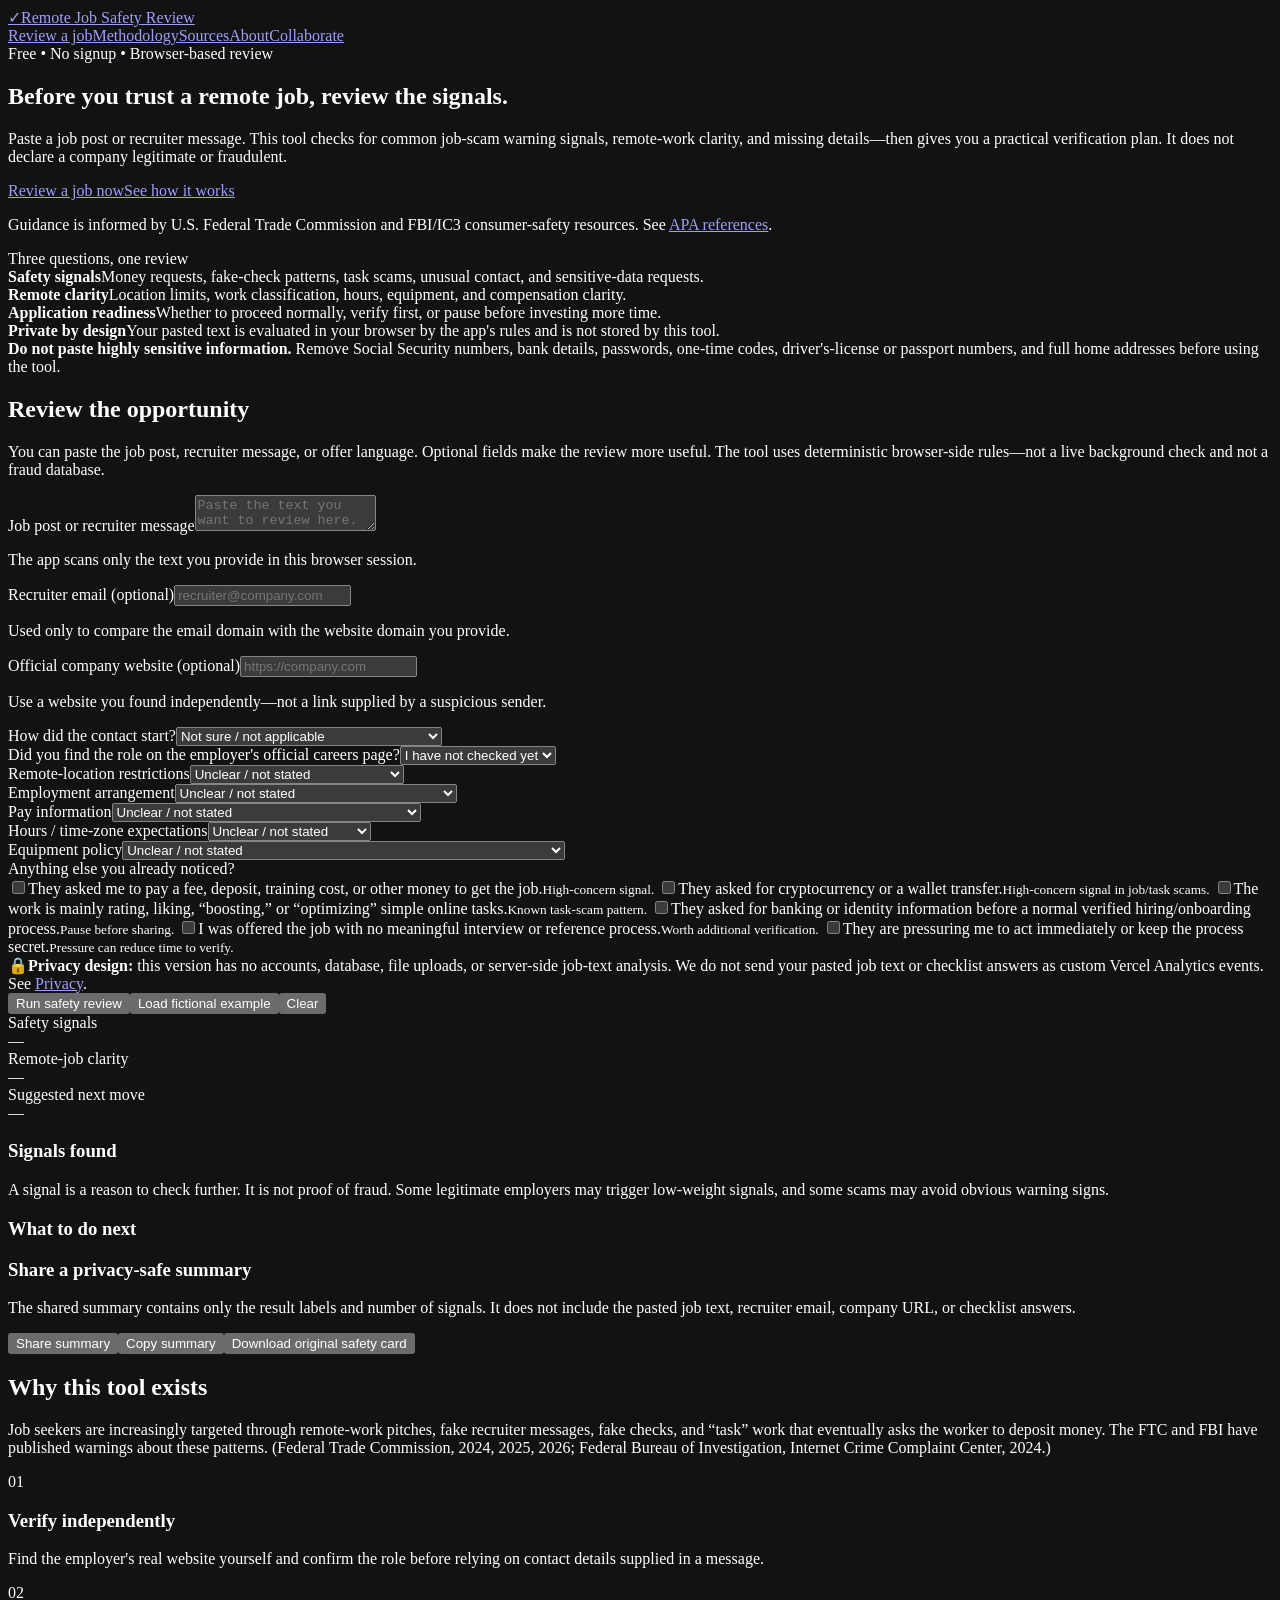
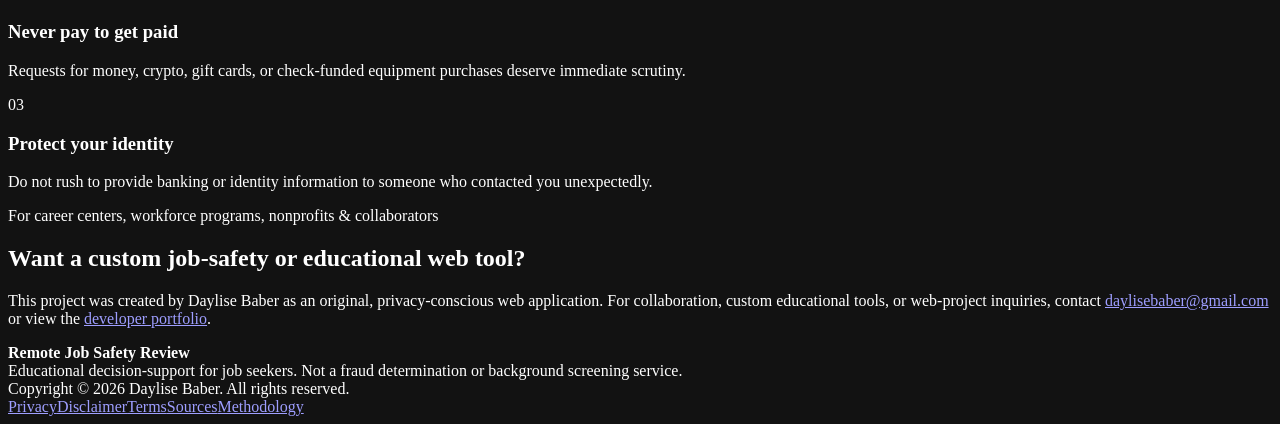
==== index.html @ bb57cff6 "Add main job safety review page" ====
<!doctype html><html lang="en"><head><meta charset="UTF-8"><meta name="viewport" content="width=device-width,initial-scale=1"><meta name="color-scheme" content="dark"><meta name="theme-color" content="#07111f"><link rel="stylesheet" href="styles.css"><title>Remote Job Safety Review | Check Remote Job Warning Signs</title><meta name="description" content="Review a remote job posting or recruiter message for common warning signals, remote-work clarity, and verification steps. Private, browser-based, and free to use."><meta name="robots" content="index,follow"><meta property="og:title" content="Remote Job Safety Review"><meta property="og:description" content="Check the offer. Check the terms. Know what to verify before you spend more time or share sensitive information."><meta property="og:type" content="website"></head><body><header class="site-header"><div class="container nav"><a class="brand" href="index.html"><span class="brand-mark" aria-hidden="true">✓</span><span>Remote Job Safety Review</span></a><nav class="nav-links" aria-label="Primary navigation"><a href="index.html#review">Review a job</a><a href="methodology.html">Methodology</a><a href="sources.html">Sources</a><a href="about.html">About</a><a href="organizations.html">Collaborate</a></nav></div></header>
<main>
<section class="hero"><div class="container hero-grid"><div><span class="eyebrow">Free • No signup • Browser-based review</span><h1>Before you trust a remote job, <span class="accent-word">review the signals.</span></h1><p class="lead">Paste a job post or recruiter message. This tool checks for common job-scam warning signals, remote-work clarity, and missing details—then gives you a practical verification plan. It does not declare a company legitimate or fraudulent.</p><div class="hero-actions"><a class="btn btn-primary" href="#review">Review a job now</a><a class="btn btn-secondary" href="methodology.html">See how it works</a></div><p class="tiny">Guidance is informed by U.S. Federal Trade Commission and FBI/IC3 consumer-safety resources. See <a href="sources.html">APA references</a>.</p></div><aside class="hero-card" aria-label="What the review covers"><span class="kicker">Three questions, one review</span><div class="mini-grid"><div class="mini"><strong>Safety signals</strong><span>Money requests, fake-check patterns, task scams, unusual contact, and sensitive-data requests.</span></div><div class="mini"><strong>Remote clarity</strong><span>Location limits, work classification, hours, equipment, and compensation clarity.</span></div><div class="mini"><strong>Application readiness</strong><span>Whether to proceed normally, verify first, or pause before investing more time.</span></div><div class="mini"><strong>Private by design</strong><span>Your pasted text is evaluated in your browser by the app's rules and is not stored by this tool.</span></div></div></aside></div></section>
<section class="section"><div class="container"><div class="notice"><strong>Do not paste highly sensitive information.</strong> Remove Social Security numbers, bank details, passwords, one-time codes, driver's-license or passport numbers, and full home addresses before using the tool.</div></div></section>
<section class="section" id="review"><div class="container"><h2 class="section-title">Review the opportunity</h2><p class="section-copy">You can paste the job post, recruiter message, or offer language. Optional fields make the review more useful. The tool uses deterministic browser-side rules—not a live background check and not a fraud database.</p><form id="reviewForm" class="panel" novalidate>
<div class="form-grid">
<div class="field full"><label for="jobText">Job post or recruiter message</label><textarea id="jobText" name="jobText" placeholder="Paste the text you want to review here. Remove sensitive personal information first."></textarea><p class="hint">The app scans only the text you provide in this browser session.</p></div>
<div class="field"><label for="recruiterEmail">Recruiter email <span class="tiny">(optional)</span></label><input id="recruiterEmail" type="email" inputmode="email" placeholder="recruiter@company.com"><p class="hint">Used only to compare the email domain with the website domain you provide.</p></div>
<div class="field"><label for="officialWebsite">Official company website <span class="tiny">(optional)</span></label><input id="officialWebsite" type="url" inputmode="url" placeholder="https://company.com"><p class="hint">Use a website you found independently—not a link supplied by a suspicious sender.</p></div>
<div class="field"><label for="contactChannel">How did the contact start?</label><select id="contactChannel"><option value="unknown">Not sure / not applicable</option><option value="applied">I applied first through a known job source</option><option value="email">Unexpected email</option><option value="text">Unexpected text/SMS</option><option value="whatsapp">Unexpected WhatsApp message</option><option value="telegram">Unexpected Telegram message</option><option value="social">Unexpected social-media message</option></select></div>
<div class="field"><label for="officialListing">Did you find the role on the employer's official careers page?</label><select id="officialListing"><option value="unknown">I have not checked yet</option><option value="yes">Yes</option><option value="no">No</option></select></div>
<div class="field"><label for="locationRule">Remote-location restrictions</label><select id="locationRule"><option value="unknown">Unclear / not stated</option><option value="clear">Clearly states eligible location(s)</option><option value="conflict">Conflicts with recruiter claims</option></select></div>
<div class="field"><label for="classification">Employment arrangement</label><select id="classification"><option value="unknown">Unclear / not stated</option><option value="clear">Employee or contractor status is clear</option><option value="commission">Commission-only or pay structure is unclear</option><option value="conflict">Different documents/messages conflict</option></select></div>
<div class="field"><label for="payClarity">Pay information</label><select id="payClarity"><option value="unknown">Unclear / not stated</option><option value="clear">Pay structure is clear</option><option value="tooEasy">Large earnings promised for very simple work</option><option value="conflict">Pay details conflict across messages/documents</option></select></div>
<div class="field"><label for="hoursClarity">Hours / time-zone expectations</label><select id="hoursClarity"><option value="unknown">Unclear / not stated</option><option value="clear">Clearly stated</option><option value="conflict">Conflicting expectations</option></select></div>
<div class="field"><label for="equipmentClarity">Equipment policy</label><select id="equipmentClarity"><option value="unknown">Unclear / not stated</option><option value="clear">Clearly stated and no money-forwarding request</option><option value="buy">Asked to buy equipment before normal onboarding</option><option value="check">Sent/promised a check and asked me to buy equipment or send money</option></select></div>
<div class="field full"><label>Anything else you already noticed?</label><div class="check-group">
<label class="check"><input type="checkbox" id="manualPay"><span>They asked me to pay a fee, deposit, training cost, or other money to get the job.<small>High-concern signal.</small></span></label>
<label class="check"><input type="checkbox" id="manualCrypto"><span>They asked for cryptocurrency or a wallet transfer.<small>High-concern signal in job/task scams.</small></span></label>
<label class="check"><input type="checkbox" id="manualTask"><span>The work is mainly rating, liking, “boosting,” or “optimizing” simple online tasks.<small>Known task-scam pattern.</small></span></label>
<label class="check"><input type="checkbox" id="manualSensitive"><span>They asked for banking or identity information before a normal verified hiring/onboarding process.<small>Pause before sharing.</small></span></label>
<label class="check"><input type="checkbox" id="manualNoInterview"><span>I was offered the job with no meaningful interview or reference process.<small>Worth additional verification.</small></span></label>
<label class="check"><input type="checkbox" id="manualUrgency"><span>They are pressuring me to act immediately or keep the process secret.<small>Pressure can reduce time to verify.</small></span></label>
</div></div>
</div>
<div class="privacy-strip"><span aria-hidden="true">🔒</span><span><strong>Privacy design:</strong> this version has no accounts, database, file uploads, or server-side job-text analysis. We do not send your pasted job text or checklist answers as custom Vercel Analytics events. See <a href="privacy.html">Privacy</a>.</span></div>
<div class="form-actions"><button class="btn btn-primary" type="submit">Run safety review</button><button class="btn btn-secondary" id="loadExample" type="button">Load fictional example</button><button class="btn btn-secondary" id="clearForm" type="button">Clear</button></div>
</form>
<div id="results" class="results" aria-live="polite"><div class="score-grid"><div class="score"><div class="score-label">Safety signals</div><div class="score-value" id="safetyValue">—</div><div class="score-note" id="safetyNote"></div></div><div class="score"><div class="score-label">Remote-job clarity</div><div class="score-value" id="clarityValue">—</div><div class="score-note" id="clarityNote"></div></div><div class="score"><div class="score-label">Suggested next move</div><div class="score-value" id="moveValue">—</div><div class="score-note" id="moveNote"></div></div></div>
<div class="result-card"><h3>Signals found</h3><p class="tiny">A signal is a reason to check further. It is not proof of fraud. Some legitimate employers may trigger low-weight signals, and some scams may avoid obvious warning signs.</p><div id="signalList" class="signal-list"></div></div>
<div class="result-card"><h3>What to do next</h3><ol id="nextSteps" class="next-steps"></ol></div>
<div class="result-card"><h3>Share a privacy-safe summary</h3><p class="tiny">The shared summary contains only the result labels and number of signals. It does not include the pasted job text, recruiter email, company URL, or checklist answers.</p><div class="share-row"><button type="button" class="btn btn-primary" id="shareResult">Share summary</button><button type="button" class="btn btn-secondary" id="copyResult">Copy summary</button><button type="button" class="btn btn-secondary" id="downloadCard">Download original safety card</button></div><p id="shareStatus" class="tiny" role="status"></p></div>
</div></div></section>
<section class="section"><div class="container"><h2 class="section-title">Why this tool exists</h2><p class="section-copy">Job seekers are increasingly targeted through remote-work pitches, fake recruiter messages, fake checks, and “task” work that eventually asks the worker to deposit money. The FTC and FBI have published warnings about these patterns. (Federal Trade Commission, 2024, 2025, 2026; Federal Bureau of Investigation, Internet Crime Complaint Center, 2024.)</p><div class="info-grid"><div class="info-card"><div class="icon-chip">01</div><h3>Verify independently</h3><p>Find the employer's real website yourself and confirm the role before relying on contact details supplied in a message.</p></div><div class="info-card"><div class="icon-chip">02</div><h3>Never pay to get paid</h3><p>Requests for money, crypto, gift cards, or check-funded equipment purchases deserve immediate scrutiny.</p></div><div class="info-card"><div class="icon-chip">03</div><h3>Protect your identity</h3><p>Do not rush to provide banking or identity information to someone who contacted you unexpectedly.</p></div></div></div></section>
<section class="section"><div class="container"><div class="cta"><span class="kicker">For career centers, workforce programs, nonprofits & collaborators</span><h2>Want a custom job-safety or educational web tool?</h2><p>This project was created by Daylise Baber as an original, privacy-conscious web application. For collaboration, custom educational tools, or web-project inquiries, contact <a href="mailto:daylisebaber@gmail.com">daylisebaber@gmail.com</a> or view the <a href="https://daylise-developer-portfolio.vercel.app/" rel="noopener">developer portfolio</a>.</p></div></div></section>
</main><footer class="site-footer"><div class="container footer-grid"><div><strong>Remote Job Safety Review</strong><br>Educational decision-support for job seekers. Not a fraud determination or background screening service.<br><span class="tiny">Copyright © 2026 Daylise Baber. All rights reserved.</span></div><div class="footer-links"><a href="privacy.html">Privacy</a><a href="disclaimer.html">Disclaimer</a><a href="terms.html">Terms</a><a href="sources.html">Sources</a><a href="methodology.html">Methodology</a></div></div></footer><script src="app.js"></script><script src="analytics.js"></script><script defer src="/_vercel/insights/script.js"></script></body></html>
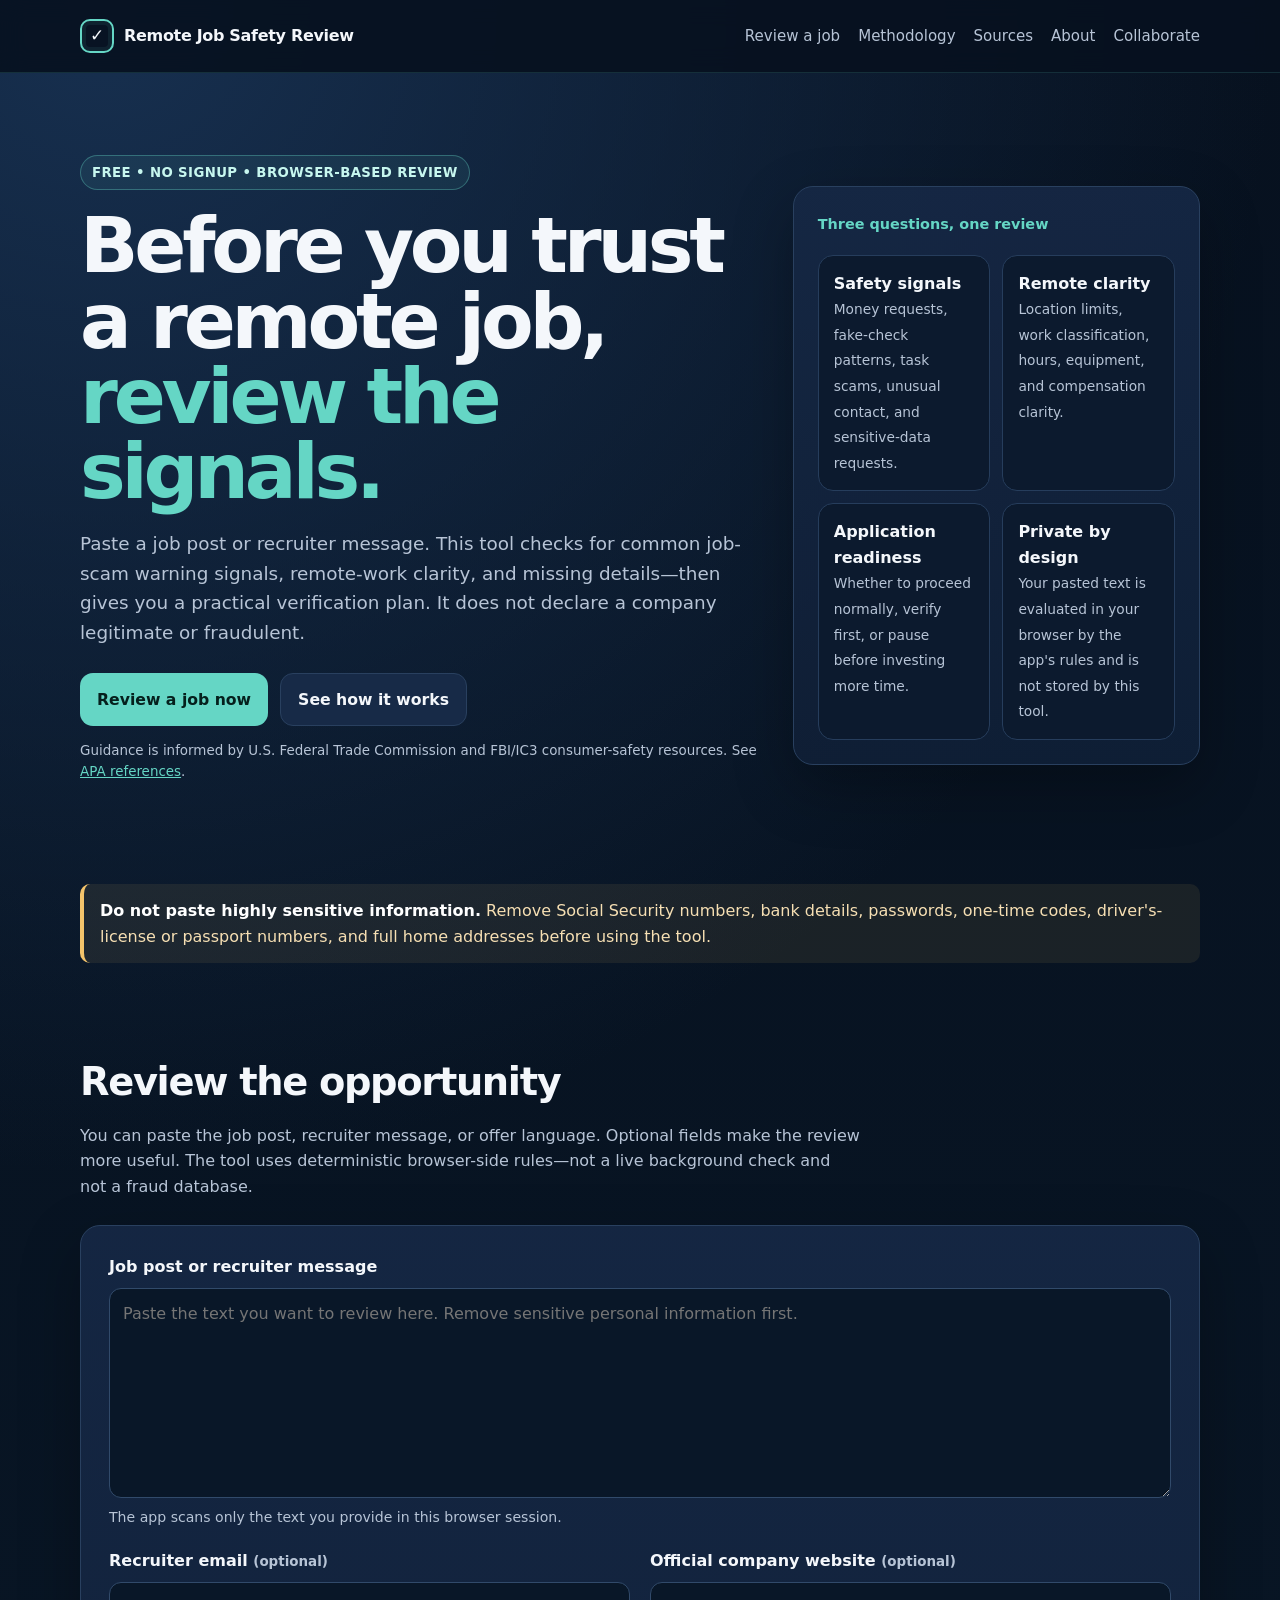
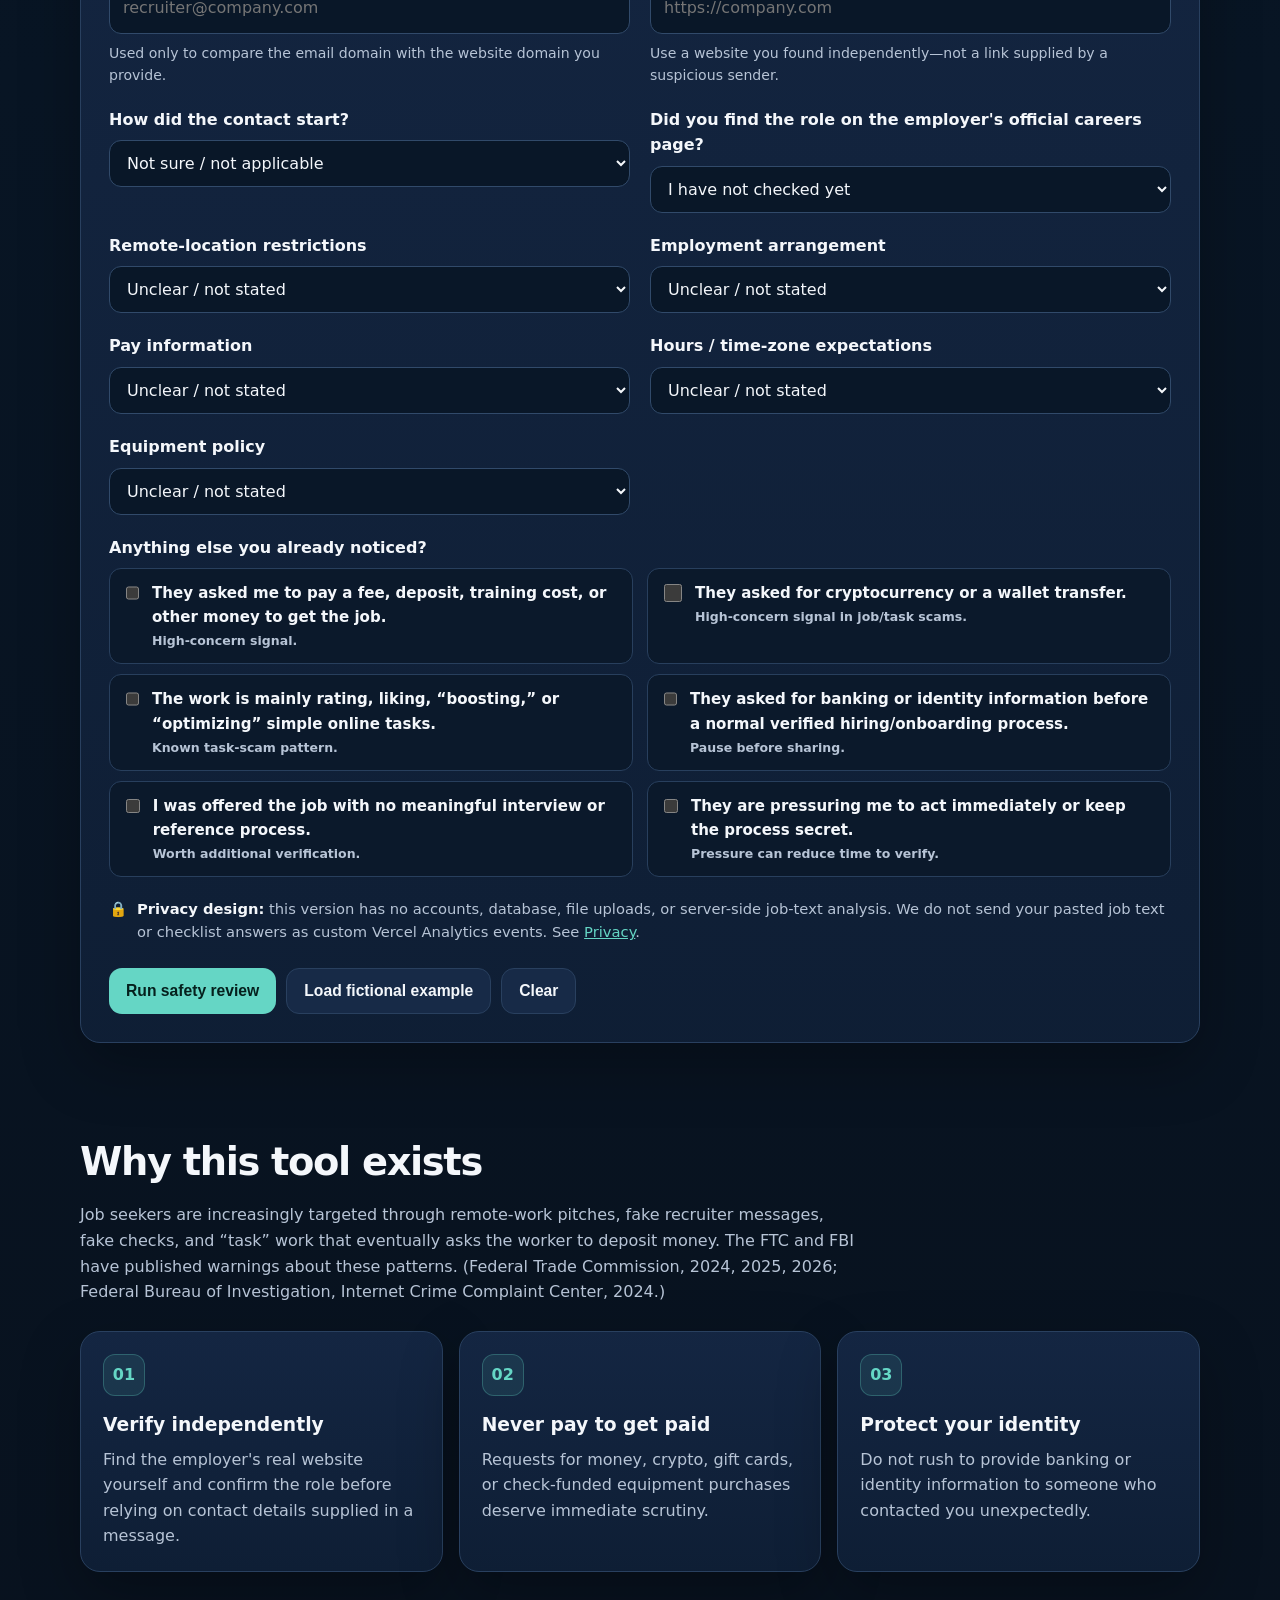
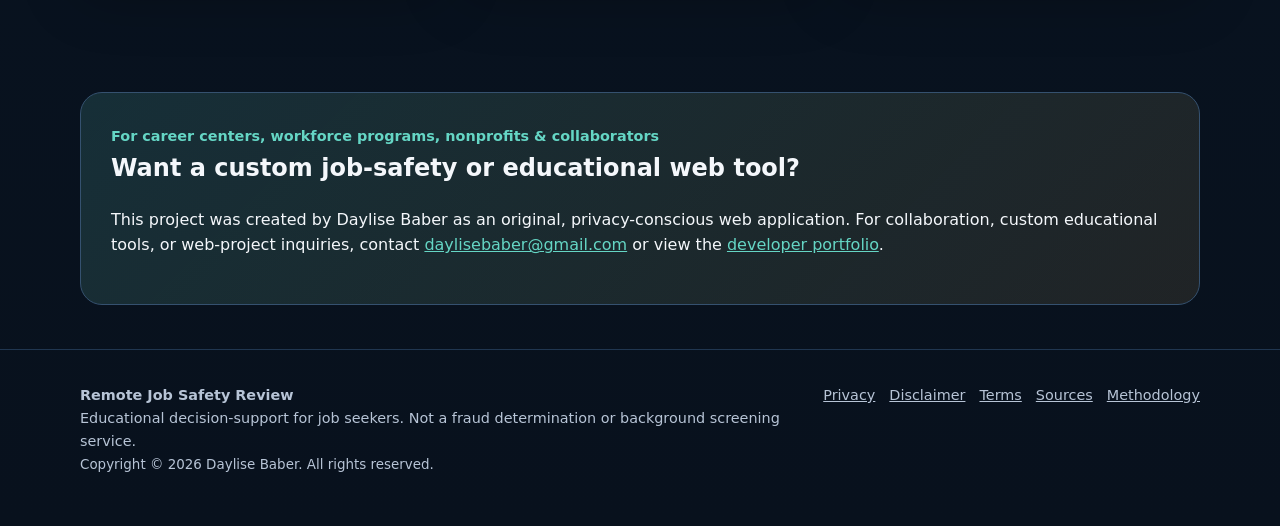
==== commit 97376f1d: "Add favicon" ====
--- a/index.html
+++ b/index.html
@@ -1,4 +1,4 @@
-<!doctype html><html lang="en"><head><meta charset="UTF-8"><meta name="viewport" content="width=device-width,initial-scale=1"><meta name="color-scheme" content="dark"><meta name="theme-color" content="#07111f"><link rel="stylesheet" href="styles.css"><title>Remote Job Safety Review | Check Remote Job Warning Signs</title><meta name="description" content="Review a remote job posting or recruiter message for common warning signals, remote-work clarity, and verification steps. Private, browser-based, and free to use."><meta name="robots" content="index,follow"><meta property="og:title" content="Remote Job Safety Review"><meta property="og:description" content="Check the offer. Check the terms. Know what to verify before you spend more time or share sensitive information."><meta property="og:type" content="website"></head><body><header class="site-header"><div class="container nav"><a class="brand" href="index.html"><span class="brand-mark" aria-hidden="true">✓</span><span>Remote Job Safety Review</span></a><nav class="nav-links" aria-label="Primary navigation"><a href="index.html#review">Review a job</a><a href="methodology.html">Methodology</a><a href="sources.html">Sources</a><a href="about.html">About</a><a href="organizations.html">Collaborate</a></nav></div></header>
+<!doctype html><html lang="en"><head><meta charset="UTF-8"><meta name="viewport" content="width=device-width,initial-scale=1"><meta name="color-scheme" content="dark"><meta name="theme-color" content="#07111f"><link rel="icon" href="favicon.svg" type="image/svg+xml"><link rel="stylesheet" href="styles.css"><title>Remote Job Safety Review | Check Remote Job Warning Signs</title><meta name="description" content="Review a remote job posting or recruiter message for common warning signals, remote-work clarity, and verification steps. Private, browser-based, and free to use."><meta name="robots" content="index,follow"><meta property="og:title" content="Remote Job Safety Review"><meta property="og:description" content="Check the offer. Check the terms. Know what to verify before you spend more time or share sensitive information."><meta property="og:type" content="website"></head><body><header class="site-header"><div class="container nav"><a class="brand" href="index.html"><span class="brand-mark" aria-hidden="true">✓</span><span>Remote Job Safety Review</span></a><nav class="nav-links" aria-label="Primary navigation"><a href="index.html#review">Review a job</a><a href="methodology.html">Methodology</a><a href="sources.html">Sources</a><a href="about.html">About</a><a href="organizations.html">Collaborate</a></nav></div></header>
 <main>
 <section class="hero"><div class="container hero-grid"><div><span class="eyebrow">Free • No signup • Browser-based review</span><h1>Before you trust a remote job, <span class="accent-word">review the signals.</span></h1><p class="lead">Paste a job post or recruiter message. This tool checks for common job-scam warning signals, remote-work clarity, and missing details—then gives you a practical verification plan. It does not declare a company legitimate or fraudulent.</p><div class="hero-actions"><a class="btn btn-primary" href="#review">Review a job now</a><a class="btn btn-secondary" href="methodology.html">See how it works</a></div><p class="tiny">Guidance is informed by U.S. Federal Trade Commission and FBI/IC3 consumer-safety resources. See <a href="sources.html">APA references</a>.</p></div><aside class="hero-card" aria-label="What the review covers"><span class="kicker">Three questions, one review</span><div class="mini-grid"><div class="mini"><strong>Safety signals</strong><span>Money requests, fake-check patterns, task scams, unusual contact, and sensitive-data requests.</span></div><div class="mini"><strong>Remote clarity</strong><span>Location limits, work classification, hours, equipment, and compensation clarity.</span></div><div class="mini"><strong>Application readiness</strong><span>Whether to proceed normally, verify first, or pause before investing more time.</span></div><div class="mini"><strong>Private by design</strong><span>Your pasted text is evaluated in your browser by the app's rules and is not stored by this tool.</span></div></div></aside></div></section>
 <section class="section"><div class="container"><div class="notice"><strong>Do not paste highly sensitive information.</strong> Remove Social Security numbers, bank details, passwords, one-time codes, driver's-license or passport numbers, and full home addresses before using the tool.</div></div></section>
--- a/styles.css
+++ b/styles.css
@@ -0,0 +1,45 @@
+/* Remote Job Safety Review — original stylesheet, 2026 Daylise Baber */
+:root{
+  --bg:#07111f;--bg2:#0c1830;--panel:#111f38;--panel2:#152744;--text:#f4f7fb;--muted:#b7c4d6;
+  --accent:#65d6c5;--accent2:#f4c46b;--danger:#ff8f8f;--warn:#ffd37a;--ok:#8ae0ad;--border:#29405f;
+  --shadow:0 22px 60px rgba(0,0,0,.28);--radius:20px;--max:1120px;
+}
+*{box-sizing:border-box}
+html{scroll-behavior:smooth}
+body{margin:0;font-family:Inter,ui-sans-serif,system-ui,-apple-system,BlinkMacSystemFont,"Segoe UI",sans-serif;background:radial-gradient(circle at 8% 0%,#173050 0,transparent 30%),linear-gradient(180deg,var(--bg),#081524 45%,#08111d);color:var(--text);line-height:1.6}
+a{color:var(--accent)}a:hover{color:#9be9de}
+.container{width:min(var(--max),calc(100% - 32px));margin:auto}
+.site-header{position:sticky;top:0;z-index:30;background:rgba(7,17,31,.91);backdrop-filter:blur(12px);border-bottom:1px solid rgba(101,214,197,.15)}
+.nav{display:flex;align-items:center;justify-content:space-between;gap:20px;min-height:72px}
+.brand{display:flex;align-items:center;gap:10px;text-decoration:none;color:var(--text);font-weight:800;letter-spacing:-.02em}
+.brand-mark{width:34px;height:34px;border:2px solid var(--accent);border-radius:10px;display:grid;place-items:center;font-size:17px;box-shadow:inset 0 0 0 4px rgba(101,214,197,.08)}
+.nav-links{display:flex;gap:18px;align-items:center;flex-wrap:wrap}.nav-links a{color:var(--muted);text-decoration:none;font-size:.94rem}.nav-links a:hover{color:var(--text)}
+.hero{padding:82px 0 44px}.hero-grid{display:grid;grid-template-columns:1.25fr .75fr;gap:34px;align-items:center}
+.eyebrow{display:inline-flex;align-items:center;gap:8px;border:1px solid rgba(101,214,197,.35);background:rgba(101,214,197,.08);color:#c7f7ef;padding:6px 11px;border-radius:999px;font-size:.83rem;font-weight:700;letter-spacing:.03em;text-transform:uppercase}
+h1{font-size:clamp(2.55rem,6vw,5.4rem);line-height:.98;letter-spacing:-.055em;margin:18px 0 20px;max-width:900px}.accent-word{color:var(--accent)}
+.lead{font-size:1.15rem;color:var(--muted);max-width:760px}.hero-actions{display:flex;gap:12px;flex-wrap:wrap;margin-top:26px}
+.btn{appearance:none;border:0;border-radius:13px;padding:13px 17px;font-weight:800;font-size:.98rem;cursor:pointer;text-decoration:none;display:inline-flex;align-items:center;justify-content:center;gap:8px;transition:.18s ease}
+.btn-primary{background:var(--accent);color:#05201d}.btn-primary:hover{background:#8ce5d8;color:#05201d;transform:translateY(-1px)}.btn-secondary{background:#172a47;color:var(--text);border:1px solid var(--border)}.btn-secondary:hover{background:#1d3558;color:#fff}.btn-danger{background:#40202a;color:#ffd6dc;border:1px solid #74404c}
+.hero-card,.panel,.result-card,.info-card,.source-card{background:linear-gradient(180deg,rgba(21,39,68,.94),rgba(15,31,54,.94));border:1px solid var(--border);border-radius:var(--radius);box-shadow:var(--shadow)}
+.hero-card{padding:24px}.mini-grid{display:grid;grid-template-columns:repeat(2,1fr);gap:12px;margin-top:18px}.mini{padding:15px;border-radius:15px;background:#0c1a2e;border:1px solid #263d5c}.mini strong{display:block;font-size:1rem}.mini span{color:var(--muted);font-size:.86rem}
+.notice{border-left:4px solid var(--accent2);padding:14px 16px;background:rgba(244,196,107,.08);border-radius:10px;color:#f6dfb3}.notice strong{color:#fff}
+.section{padding:44px 0}.section-title{font-size:clamp(1.8rem,3vw,2.7rem);margin:0 0 10px;letter-spacing:-.035em}.section-copy{color:var(--muted);max-width:780px;margin:0 0 26px}
+.panel{padding:28px}.form-grid{display:grid;grid-template-columns:1fr 1fr;gap:20px}.field{display:flex;flex-direction:column;gap:8px}.field.full{grid-column:1/-1}label{font-weight:750}.hint{color:var(--muted);font-size:.88rem;margin:0}
+input,textarea,select{width:100%;background:#091728;color:var(--text);border:1px solid #314a6a;border-radius:12px;padding:12px 13px;font:inherit;outline:none}textarea{min-height:210px;resize:vertical}input:focus,textarea:focus,select:focus{border-color:var(--accent);box-shadow:0 0 0 3px rgba(101,214,197,.12)}
+.check-group{display:grid;grid-template-columns:1fr 1fr;gap:10px 14px}.check{display:flex;gap:10px;align-items:flex-start;background:#0b192b;border:1px solid #283f5d;border-radius:12px;padding:12px}.check input{width:18px;height:18px;margin-top:3px;accent-color:var(--accent)}.check span{font-size:.94rem}.check small{display:block;color:var(--muted);margin-top:2px}
+.form-actions{display:flex;gap:10px;flex-wrap:wrap;margin-top:24px}.privacy-strip{display:flex;gap:10px;align-items:flex-start;margin:20px 0 0;color:var(--muted);font-size:.92rem}.privacy-strip strong{color:var(--text)}
+.results{display:none;margin-top:28px}.results.show{display:block}.score-grid{display:grid;grid-template-columns:repeat(3,1fr);gap:14px}.score{padding:18px;border-radius:16px;background:#0a182a;border:1px solid #2b4464}.score-label{color:var(--muted);font-size:.82rem;text-transform:uppercase;letter-spacing:.06em;font-weight:800}.score-value{font-size:1.25rem;font-weight:900;margin-top:6px}.score-note{font-size:.86rem;color:var(--muted);margin-top:4px}
+.status-low{color:var(--ok)}.status-mid{color:var(--warn)}.status-high{color:var(--danger)}
+.result-card{padding:25px;margin-top:16px}.result-card h3{margin-top:0}.signal-list{display:grid;gap:10px}.signal{padding:13px 14px;background:#0b192b;border:1px solid #2a415f;border-radius:13px}.signal-top{display:flex;justify-content:space-between;gap:12px;align-items:flex-start}.severity{font-size:.75rem;font-weight:900;text-transform:uppercase;letter-spacing:.05em;padding:3px 7px;border-radius:999px}.severity.high{background:rgba(255,143,143,.15);color:#ffc0c0}.severity.medium{background:rgba(255,211,122,.13);color:#ffe0a0}.severity.info{background:rgba(101,214,197,.12);color:#b5f3e9}.source-tag{font-size:.82rem;color:var(--muted)}
+.next-steps{counter-reset:step;display:grid;gap:10px;padding:0}.next-steps li{list-style:none;counter-increment:step;background:#0b192b;border:1px solid #2a415f;padding:13px 14px 13px 48px;border-radius:13px;position:relative}.next-steps li::before{content:counter(step);position:absolute;left:13px;top:12px;width:25px;height:25px;border-radius:50%;background:var(--accent);color:#06211d;display:grid;place-items:center;font-weight:900;font-size:.82rem}
+.share-row{display:flex;gap:10px;flex-wrap:wrap}.tiny{font-size:.84rem;color:var(--muted)}
+.info-grid{display:grid;grid-template-columns:repeat(3,1fr);gap:16px}.info-card{padding:22px}.info-card h3{margin:0 0 7px}.info-card p{color:var(--muted);margin:0}.icon-chip{width:42px;height:42px;border-radius:12px;background:rgba(101,214,197,.1);border:1px solid rgba(101,214,197,.28);display:grid;place-items:center;font-weight:900;margin-bottom:14px;color:var(--accent)}
+.page-hero{padding:58px 0 18px}.page-hero h1{font-size:clamp(2.3rem,5vw,4.3rem)}.content{padding:20px 0 70px}.prose{max-width:880px}.prose h2{margin-top:34px}.prose h3{margin-top:24px}.prose p,.prose li{color:#d4deeb}.prose strong{color:#fff}.prose code{background:#0b192b;border:1px solid #2a415f;border-radius:6px;padding:2px 5px}.prose ul,.prose ol{padding-left:22px}.prose blockquote{margin:22px 0;padding:15px 18px;border-left:4px solid var(--accent);background:rgba(101,214,197,.06);color:#d6eee9}
+.source-card{padding:18px 20px;margin:12px 0}.source-card p{margin:4px 0}.apa{padding-left:2em;text-indent:-2em;overflow-wrap:anywhere}
+.table-wrap{overflow-x:auto}.method-table{width:100%;border-collapse:collapse;min-width:700px}.method-table th,.method-table td{padding:12px;border-bottom:1px solid #2d4563;text-align:left;vertical-align:top}.method-table th{color:#fff}.method-table td{color:#d1dceb}
+.cta{padding:30px;border-radius:22px;background:linear-gradient(135deg,rgba(101,214,197,.15),rgba(244,196,107,.10));border:1px solid #35516f;margin-top:32px}.cta h2{margin-top:0}
+.site-footer{border-top:1px solid #203650;padding:34px 0 50px;color:var(--muted);font-size:.9rem}.footer-grid{display:grid;grid-template-columns:1fr auto;gap:20px;align-items:start}.footer-links{display:flex;gap:14px;flex-wrap:wrap;justify-content:flex-end}.footer-links a{color:var(--muted)}
+.kicker{font-size:.9rem;color:var(--accent);font-weight:800}.divider{height:1px;background:#29405f;margin:25px 0}.sr-only{position:absolute;width:1px;height:1px;padding:0;margin:-1px;overflow:hidden;clip:rect(0,0,0,0);white-space:nowrap;border:0}
+@media(max-width:840px){.hero-grid,.form-grid,.info-grid,.score-grid{grid-template-columns:1fr}.check-group{grid-template-columns:1fr}.nav{align-items:flex-start;padding:14px 0}.nav-links{justify-content:flex-end}.hero{padding-top:54px}.field.full{grid-column:auto}.footer-grid{grid-template-columns:1fr}.footer-links{justify-content:flex-start}}
+@media(max-width:560px){.container{width:min(100% - 22px,var(--max))}.nav-links{display:none}.panel{padding:18px}.hero-card{padding:18px}.mini-grid{grid-template-columns:1fr}.btn{width:100%}.hero-actions,.form-actions,.share-row{display:grid}.hero h1{font-size:2.8rem}}
+@media print{.site-header,.site-footer,.hero-actions,.form-actions,.share-row{display:none!important}body{background:#fff;color:#111}.panel,.result-card,.score{box-shadow:none;background:#fff;color:#111;border:1px solid #ccc}.score-note,.tiny,.hint,.section-copy,.source-tag{color:#444}}
